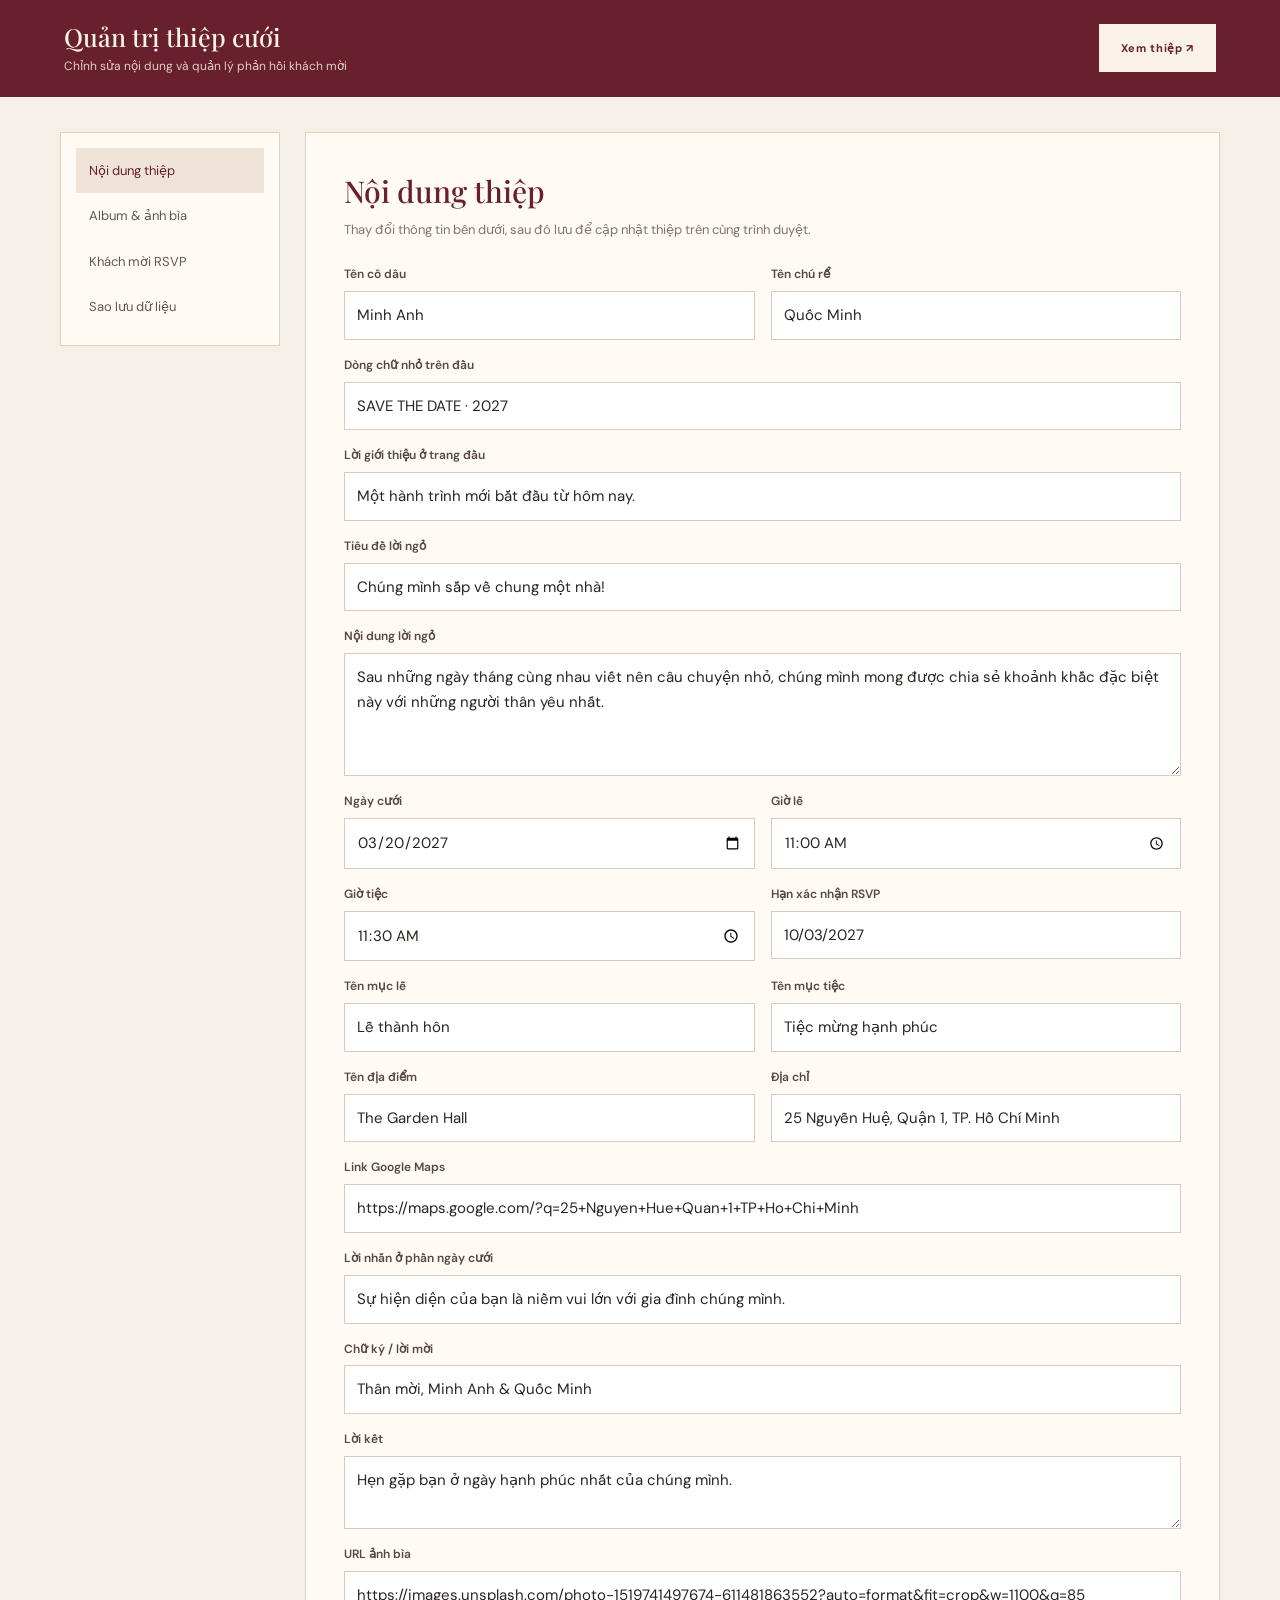
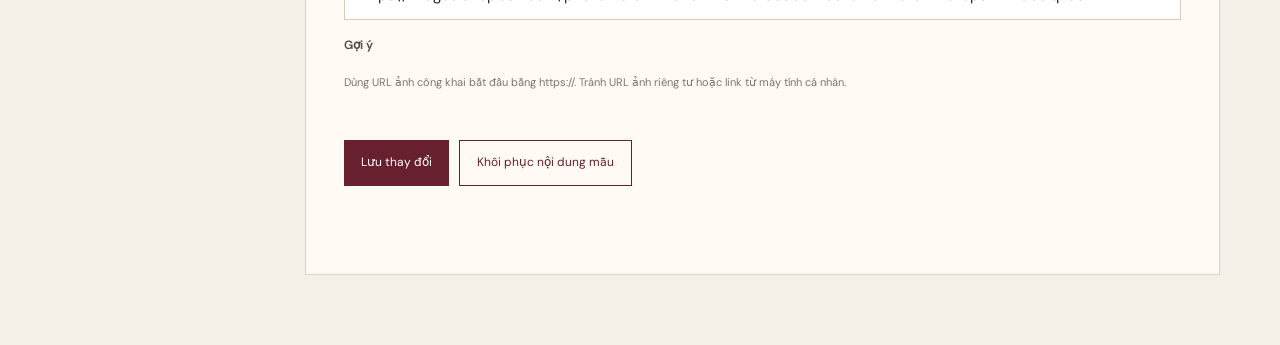
==== admin.html @ 26b30cd2 "master" ====
<!doctype html>
<html lang="vi">
<head>
  <meta charset="utf-8"><meta name="viewport" content="width=device-width, initial-scale=1">
  <meta name="theme-color" content="#651d2b"><title>Quản trị thiệp cưới</title>
  <link rel="preconnect" href="https://fonts.googleapis.com"><link rel="preconnect" href="https://fonts.gstatic.com" crossorigin>
  <link href="https://fonts.googleapis.com/css2?family=DM+Sans:wght@400;500;600;700&family=Playfair+Display:ital,wght@0,500;0,600;0,700;1,500&display=swap" rel="stylesheet">
  <link rel="stylesheet" href="style.css">
</head>
<body class="admin-page">
  <header class="admin-header"><div><h1>Quản trị thiệp cưới</h1><p>Chỉnh sửa nội dung và quản lý phản hồi khách mời</p></div><a class="button" href="index.html" target="_blank" rel="noreferrer">Xem thiệp ↗</a></header>
  <div class="admin-layout">
    <aside class="admin-sidebar" aria-label="Các mục quản trị">
      <button class="admin-tab active" data-panel="content">Nội dung thiệp</button>
      <button class="admin-tab" data-panel="photos">Album & ảnh bìa</button>
      <button class="admin-tab" data-panel="rsvps">Khách mời RSVP</button>
      <button class="admin-tab" data-panel="backup">Sao lưu dữ liệu</button>
    </aside>
    <main class="admin-main">
      <section class="admin-panel active" id="panel-content">
        <h2>Nội dung thiệp</h2><p class="panel-desc">Thay đổi thông tin bên dưới, sau đó lưu để cập nhật thiệp trên cùng trình duyệt.</p>
        <form id="contentForm" class="admin-form">
          <div class="field"><label for="bride">Tên cô dâu</label><input id="bride" name="bride" required maxlength="80"></div>
          <div class="field"><label for="groom">Tên chú rể</label><input id="groom" name="groom" required maxlength="80"></div>
          <div class="field full"><label for="eyebrow">Dòng chữ nhỏ trên đầu</label><input id="eyebrow" name="eyebrow" maxlength="100"></div>
          <div class="field full"><label for="heroMessage">Lời giới thiệu ở trang đầu</label><input id="heroMessage" name="heroMessage" maxlength="200"></div>
          <div class="field full"><label for="introTitle">Tiêu đề lời ngỏ</label><input id="introTitle" name="introTitle" maxlength="180"></div>
          <div class="field full"><label for="introText">Nội dung lời ngỏ</label><textarea id="introText" name="introText" rows="4" maxlength="1000"></textarea></div>
          <div class="field"><label for="date">Ngày cưới</label><input type="date" id="date" name="date" required></div>
          <div class="field"><label for="time">Giờ lễ</label><input type="time" id="time" name="time" required></div>
          <div class="field"><label for="receptionTime">Giờ tiệc</label><input type="time" id="receptionTime" name="receptionTime" required></div>
          <div class="field"><label for="rsvpDeadline">Hạn xác nhận RSVP</label><input id="rsvpDeadline" name="rsvpDeadline" placeholder="10/03/2027" maxlength="30"></div>
          <div class="field"><label for="ceremonyTitle">Tên mục lễ</label><input id="ceremonyTitle" name="ceremonyTitle" maxlength="100"></div>
          <div class="field"><label for="receptionTitle">Tên mục tiệc</label><input id="receptionTitle" name="receptionTitle" maxlength="100"></div>
          <div class="field"><label for="venue">Tên địa điểm</label><input id="venue" name="venue" maxlength="180"></div>
          <div class="field"><label for="address">Địa chỉ</label><input id="address" name="address" maxlength="250"></div>
          <div class="field full"><label for="mapUrl">Link Google Maps</label><input type="url" id="mapUrl" name="mapUrl" placeholder="https://maps.google.com/..."></div>
          <div class="field full"><label for="detailsMessage">Lời nhắn ở phần ngày cưới</label><input id="detailsMessage" name="detailsMessage" maxlength="250"></div>
          <div class="field full"><label for="signature">Chữ ký / lời mời</label><input id="signature" name="signature" maxlength="150"></div>
          <div class="field full"><label for="closingText">Lời kết</label><textarea id="closingText" name="closingText" rows="2" maxlength="300"></textarea></div>
          <div class="field full"><label for="heroImage">URL ảnh bìa</label><input type="url" id="heroImage" name="heroImage" placeholder="https://..."></div>
          <div class="field full"><label for="heroAlt">Gợi ý</label><p class="small">Dùng URL ảnh công khai bắt đầu bằng https://. Tránh URL ảnh riêng tư hoặc link từ máy tính cá nhân.</p></div>
          <div class="field full"><div class="admin-actions"><button class="admin-button" type="submit">Lưu thay đổi</button><button class="admin-button secondary" type="button" id="resetContent">Khôi phục nội dung mẫu</button></div><p id="contentStatus" class="admin-status" role="status"></p></div>
        </form>
      </section>
      <section class="admin-panel" id="panel-photos">
        <h2>Album & ảnh bìa</h2><p class="panel-desc">Dán URL ảnh công khai. Tối đa 8 ảnh trong album.</p>
        <div id="photoFields" class="photo-fields"></div>
        <div class="admin-actions"><button class="admin-button" id="savePhotos">Lưu album</button></div><p id="photoStatus" class="admin-status" role="status"></p>
      </section>
      <section class="admin-panel" id="panel-rsvps">
        <h2>Phản hồi khách mời</h2><p class="panel-desc">Dữ liệu RSVP được lưu trong localStorage của trình duyệt đang mở trang thiệp.</p>
        <div id="rsvpStats" class="notice"></div>
        <div class="admin-actions"><button class="admin-button" id="exportCsv">Xuất CSV</button><button class="admin-button secondary" id="clearRsvps">Xóa RSVP trên trình duyệt này</button></div>
        <div class="table-wrap" id="rsvpTable"></div>
      </section>
      <section class="admin-panel" id="panel-backup">
        <h2>Sao lưu dữ liệu</h2><p class="panel-desc">Xuất dữ liệu thiệp thành JSON để sao lưu hoặc nhập lại sau này.</p>
        <div class="notice"><strong>Lưu ý:</strong> localStorage chỉ dùng trong cùng trình duyệt và cùng domain. Khi triển khai website công khai, dữ liệu RSVP của khách không tự động gửi về máy quản trị. Không dùng bản này để lưu dữ liệu nhạy cảm hoặc làm hệ thống quản trị bảo mật.</div>
        <div class="admin-actions"><button class="admin-button" id="exportJson">Tải bản sao lưu JSON</button><button class="admin-button secondary" id="importJson">Nhập bản sao lưu JSON</button><button class="admin-button secondary" id="resetAll">Khôi phục toàn bộ mẫu</button><input type="file" id="importFile" accept="application/json,.json" hidden></div>
        <p id="backupStatus" class="admin-status" role="status"></p>
      </section>
    </main>
  </div>
  <script src="admin.js"></script>
</body>
</html>
---- style.css ----
:root{--wine:#681f2e;--wine-deep:#42131e;--wine-light:#8d4650;--cream:#f8f2e8;--paper:#fffaf2;--ink:#2b2421;--muted:#81736c;--line:#dfd1c3;--serif:"Playfair Display",Georgia,serif;--sans:"DM Sans",Arial,sans-serif}*{box-sizing:border-box}html{scroll-behavior:smooth;scroll-padding-top:80px}body{margin:0;background:var(--cream);color:var(--ink);font-family:var(--sans);font-size:15px;line-height:1.65}a{color:inherit;text-decoration:none}button,input,textarea,select{font:inherit}.site-header{height:76px;padding:0 6vw;display:flex;align-items:center;justify-content:space-between;background:var(--cream);position:sticky;top:0;z-index:20;border-bottom:1px solid rgba(104,31,46,.1)}.brand,.closing-mark{font-family:var(--serif);font-size:27px;color:var(--wine);letter-spacing:-2px}.brand span,.closing-mark span{font-style:italic;font-size:.75em;color:#b68a75}.desktop-nav{display:flex;gap:30px;font-size:12px;letter-spacing:.04em}.desktop-nav a:hover,.text-link:hover{color:#a15b5b}.menu-toggle{display:none;border:0;background:none;color:var(--wine);font-size:24px}.section-shell{width:min(1120px,88vw);margin:auto}.hero{min-height:650px;display:grid;grid-template-columns:1fr .92fr;align-items:center;gap:7%;padding-top:65px;padding-bottom:85px;position:relative}.hero-copy{padding:35px 0 35px 3%}.eyebrow{font-size:10px;letter-spacing:.22em;font-weight:700;color:var(--wine-light);margin:0 0 18px}.hero h1{font:500 clamp(48px,6vw,82px)/1.03 var(--serif);letter-spacing:-.055em;color:var(--wine);margin:0 0 25px;display:flex;flex-direction:column}.hero h1 i{font-size:.53em;font-weight:500;padding:7px 0 8px 18%;color:#b78d77}.hero-subtitle{color:var(--muted);max-width:340px;margin-bottom:28px}.hero-date{display:flex;gap:13px;align-items:center;font-size:11px;letter-spacing:.04em;margin:30px 0}.date-line{width:28px;height:1px;background:#b68a75}.button{min-height:48px;padding:0 22px;display:inline-flex;align-items:center;justify-content:center;gap:28px;border:0;cursor:pointer;letter-spacing:.06em;font-size:11px;font-weight:700;transition:transform .2s,background .2s}.button:hover{transform:translateY(-2px)}.button-dark{background:var(--wine);color:var(--cream)}.button-cream{background:var(--cream);color:var(--wine);width:100%;margin-top:8px}.hero-image-wrap{position:relative;padding:0 5% 6% 0}.hero-image{height:490px;background:#d7c2b2 url("https://images.unsplash.com/photo-1519741497674-611481863552?auto=format&fit=crop&w=1100&q=85") center/cover no-repeat;filter:saturate(.7)}.hero-image-wrap:after{content:"";position:absolute;z-index:-1;top:5%;right:0;width:92%;height:95%;border:1px solid #bca18e}.image-stamp{position:absolute;right:-12px;bottom:0;background:var(--wine);color:var(--cream);width:100px;height:100px;border-radius:50%;display:grid;place-content:center;text-align:center;font-size:9px;letter-spacing:.15em;line-height:1.8;transform:rotate(10deg)}.image-stamp span{font:italic 24px var(--serif);letter-spacing:0}.hero-vertical{position:absolute;right:-5.5vw;top:42%;writing-mode:vertical-rl;font-size:8px;letter-spacing:.2em;color:#a68b7b}.intro-section{text-align:center;padding:100px 0 115px;max-width:720px}.intro-section .eyebrow{margin-bottom:12px}.ornament{font-size:22px;color:#b78d77;margin:12px}.intro-section h2,.section-heading h2,.closing-section h2{font:500 clamp(30px,4vw,48px)/1.2 var(--serif);color:var(--wine);margin:15px 0 22px}.body-copy{max-width:560px;margin:0 auto;color:#756862;line-height:2}.signature{font:italic 20px var(--serif);color:var(--wine);margin-top:30px}.details-section{background:var(--wine);color:var(--cream);padding:90px 0 100px;position:relative;overflow:hidden}.details-section:before{content:"";position:absolute;inset:18px;border:1px solid rgba(248,242,232,.18);pointer-events:none}.details-inner{position:relative}.details-heading{text-align:center;max-width:560px;margin:auto}.eyebrow-light{color:#d7b5a0}.details-heading h2,.rsvp-card h2{font:500 clamp(38px,5vw,58px)/1.12 var(--serif);margin:0 0 20px}.details-heading h2 em,.rsvp-card h2 em{color:#d8b69e;font-weight:500}.details-heading>p:last-child{color:#e0cfc5}.countdown{display:flex;justify-content:center;gap:clamp(20px,6vw,75px);margin:45px 0 60px}.countdown div{display:flex;flex-direction:column;text-align:center;min-width:55px}.countdown strong{font:500 clamp(30px,4vw,43px) var(--serif);font-variant-numeric:tabular-nums}.countdown span{font-size:10px;color:#dfc5b7;letter-spacing:.13em;margin-top:5px}.event-grid{display:grid;grid-template-columns:1fr 1fr;gap:18px;max-width:830px;margin:auto}.event-card{border:1px solid rgba(248,242,232,.35);padding:32px 35px;position:relative}.event-icon{font:italic 18px var(--serif);color:#d8b69e;display:block;margin-bottom:18px}.event-card .eyebrow{color:#d8b69e;margin-bottom:8px}.event-card h3{font:500 25px var(--serif);margin:0 0 18px}.event-card p{margin:5px 0;color:#e4d5cc;font-size:13px}.event-card .text-link{display:inline-block;border-bottom:1px solid #c69c87;margin-top:18px;padding-bottom:4px;color:#f3d7c6;font-size:11px}.gallery-section{padding:105px 0 115px}.section-heading{text-align:center;margin-bottom:42px}.section-heading h2{margin:0 0 15px}.section-heading>p:last-child{color:var(--muted)}.gallery-grid{display:grid;grid-template-columns:1.15fr .85fr .85fr;grid-template-rows:210px 210px;gap:14px}.gallery-item{position:relative;overflow:hidden;background:#e5d6c9;cursor:pointer;border:0;padding:0;min-height:170px}.gallery-item:first-child{grid-row:span 2}.gallery-item:nth-child(4){grid-column:2 / 4}.gallery-item img{width:100%;height:100%;object-fit:cover;display:block;transition:transform .6s;filter:saturate(.72)}.gallery-item:hover img{transform:scale(1.04)}.gallery-item:after{content:"";position:absolute;inset:0;border:1px solid rgba(255,255,255,.2);pointer-events:none}.rsvp-section{background:var(--wine-deep);padding:95px 6vw;display:flex;justify-content:center;position:relative}.rsvp-section:before{content:"";position:absolute;inset:18px;border:1px solid rgba(248,242,232,.17);pointer-events:none}.rsvp-card{width:min(520px,100%);color:var(--cream);position:relative}.rsvp-card>.eyebrow,.rsvp-card h2{text-align:center}.rsvp-card h2{margin-bottom:16px}.rsvp-intro{text-align:center;color:#d8c4ba;font-size:13px;margin:0 auto 30px;max-width:380px}.rsvp-form{display:flex;flex-direction:column;gap:9px}.rsvp-form>label{font-size:11px;letter-spacing:.04em;margin-top:7px;color:#f0e0d7}.rsvp-form input:not([type=radio]),.rsvp-form textarea,.rsvp-form select{width:100%;background:rgba(255,255,255,.06);border:1px solid rgba(255,255,255,.28);padding:13px 14px;color:#fffaf2;border-radius:0;outline:none}.rsvp-form input::placeholder,.rsvp-form textarea::placeholder{color:#bca7a0}.rsvp-form select option{color:#2b2421}.rsvp-form input:focus,.rsvp-form textarea:focus,.rsvp-form select:focus{border-color:#e4c1aa}.radio-cards{display:grid;grid-template-columns:1fr 1fr;gap:9px}.radio-cards label{cursor:pointer}.radio-cards input{position:absolute;opacity:0}.radio-cards span{display:flex;align-items:center;justify-content:center;min-height:48px;border:1px solid rgba(255,255,255,.28);font-size:11px;padding:8px;text-align:center}.radio-cards input:checked+span{background:var(--cream);color:var(--wine)}.form-feedback{min-height:20px;text-align:center;font-size:12px;color:#e6c7b4}.closing-section{text-align:center;padding:100px 0 95px;max-width:700px}.closing-mark{font-size:46px;margin-bottom:20px}.closing-section h2{font-size:clamp(28px,4vw,42px)}.closing-section .eyebrow{font-size:9px}.site-footer{border-top:1px solid var(--line);padding:22px 6vw;display:flex;justify-content:center;align-items:center;gap:5px;font-size:10px;color:var(--muted)}.site-footer a{margin-left:15px;text-decoration:underline}.menu-toggle{cursor:pointer}
.admin-page{background:#f4efe7;min-height:100vh}.admin-header{background:var(--wine);color:var(--cream);padding:20px max(5vw,20px);display:flex;align-items:center;justify-content:space-between;gap:20px}.admin-header h1{font:500 25px var(--serif);margin:0}.admin-header p{font-size:12px;margin:4px 0 0;color:#e2cfc5}.admin-header .button{background:var(--cream);color:var(--wine)}.admin-layout{width:min(1160px,92vw);margin:35px auto 70px;display:grid;grid-template-columns:220px 1fr;gap:25px;align-items:start}.admin-sidebar{background:#fffaf4;padding:15px;position:sticky;top:20px;border:1px solid var(--line)}.admin-tab{display:block;width:100%;text-align:left;border:0;background:transparent;padding:12px 13px;cursor:pointer;color:#655750;font-size:13px}.admin-tab.active,.admin-tab:hover{background:#f0e4d9;color:var(--wine)}.admin-main{min-width:0}.admin-panel{display:none;background:#fffaf4;border:1px solid var(--line);padding:clamp(20px,4vw,38px)}.admin-panel.active{display:block}.admin-panel h2{font:500 30px var(--serif);color:var(--wine);margin:0 0 8px}.panel-desc{color:var(--muted);font-size:13px;margin:0 0 25px}.admin-form{display:grid;grid-template-columns:1fr 1fr;gap:16px}.field{display:flex;flex-direction:column;gap:6px}.field.full{grid-column:1/-1}.field label{font-size:12px;font-weight:600;color:#554741}.field input,.field textarea,.field select{border:1px solid #d9cabe;background:white;padding:11px 12px;width:100%;min-width:0;color:var(--ink);border-radius:0}.field input:focus,.field textarea:focus{outline:1px solid var(--wine)}.admin-actions{display:flex;gap:10px;flex-wrap:wrap;margin-top:22px}.admin-button{background:var(--wine);color:white;border:0;padding:12px 17px;font-size:12px;cursor:pointer}.admin-button.secondary{background:transparent;color:var(--wine);border:1px solid var(--wine)}.notice{background:#f3e8dc;padding:12px 14px;font-size:12px;color:#6c4a3c;margin:15px 0;line-height:1.6}.admin-status{font-size:12px;color:#39714d;min-height:20px;margin-top:12px}.table-wrap{overflow-x:auto}.rsvp-table{border-collapse:collapse;width:100%;font-size:12px;margin-top:15px}.rsvp-table th,.rsvp-table td{padding:11px 10px;border-bottom:1px solid var(--line);text-align:left;white-space:nowrap}.rsvp-table th{color:var(--wine);background:#f5ece3}.rsvp-table td:last-child{white-space:normal}.empty-state{padding:30px;text-align:center;color:var(--muted);font-size:13px}.photo-fields{display:grid;grid-template-columns:1fr 1fr;gap:14px}.photo-row{border:1px solid var(--line);padding:13px;min-width:0}.photo-row label{font-size:11px;display:block;margin-bottom:6px}.photo-row input{width:100%;padding:9px;border:1px solid var(--line);margin-bottom:8px}.photo-row img{width:100%;height:110px;object-fit:cover;background:#eee;display:block}.danger{color:#8a2936}.small{font-size:11px;color:var(--muted)}
@media(max-width:760px){.site-header{height:64px;padding:0 6vw}.menu-toggle{display:block}.desktop-nav{display:none;position:absolute;top:64px;left:0;right:0;background:var(--cream);padding:18px 6vw 24px;flex-direction:column;gap:16px;border-bottom:1px solid var(--line)}.desktop-nav.open{display:flex}.hero{grid-template-columns:1fr;gap:28px;padding-top:48px;padding-bottom:70px;width:86vw}.hero-copy{padding:0}.hero h1{font-size:clamp(54px,14vw,78px)}.hero-image-wrap{width:90%;margin:0 auto}.hero-image{height:370px}.hero-vertical{display:none}.hero-date{flex-wrap:wrap}.intro-section{padding:75px 0 85px}.details-section{padding:75px 0}.event-grid{grid-template-columns:1fr;max-width:470px}.event-card{padding:25px}.countdown{gap:clamp(15px,5vw,35px);margin:35px 0 45px}.countdown div{min-width:42px}.gallery-section{padding:75px 0}.gallery-grid{grid-template-columns:1fr 1fr;grid-template-rows:230px 160px 160px}.gallery-item:first-child{grid-row:span 2}.gallery-item:nth-child(4){grid-column:auto}.gallery-item:nth-child(5){grid-column:1/-1}.rsvp-section{padding:75px 7vw}.closing-section{padding:75px 0}.admin-header{align-items:flex-start;flex-direction:column}.admin-layout{grid-template-columns:1fr;margin-top:20px}.admin-sidebar{position:static;display:flex;overflow-x:auto;padding:7px;gap:4px}.admin-tab{white-space:nowrap;width:auto}.admin-form{grid-template-columns:1fr}.field.full{grid-column:auto}.photo-fields{grid-template-columns:1fr 1fr}.site-footer{flex-wrap:wrap;text-align:center}}@media(max-width:400px){.hero-image{height:310px}.gallery-grid{grid-template-rows:190px 130px 130px}.countdown{gap:12px}.countdown strong{font-size:28px}.countdown span{font-size:9px}.radio-cards{grid-template-columns:1fr}.photo-fields{grid-template-columns:1fr}}
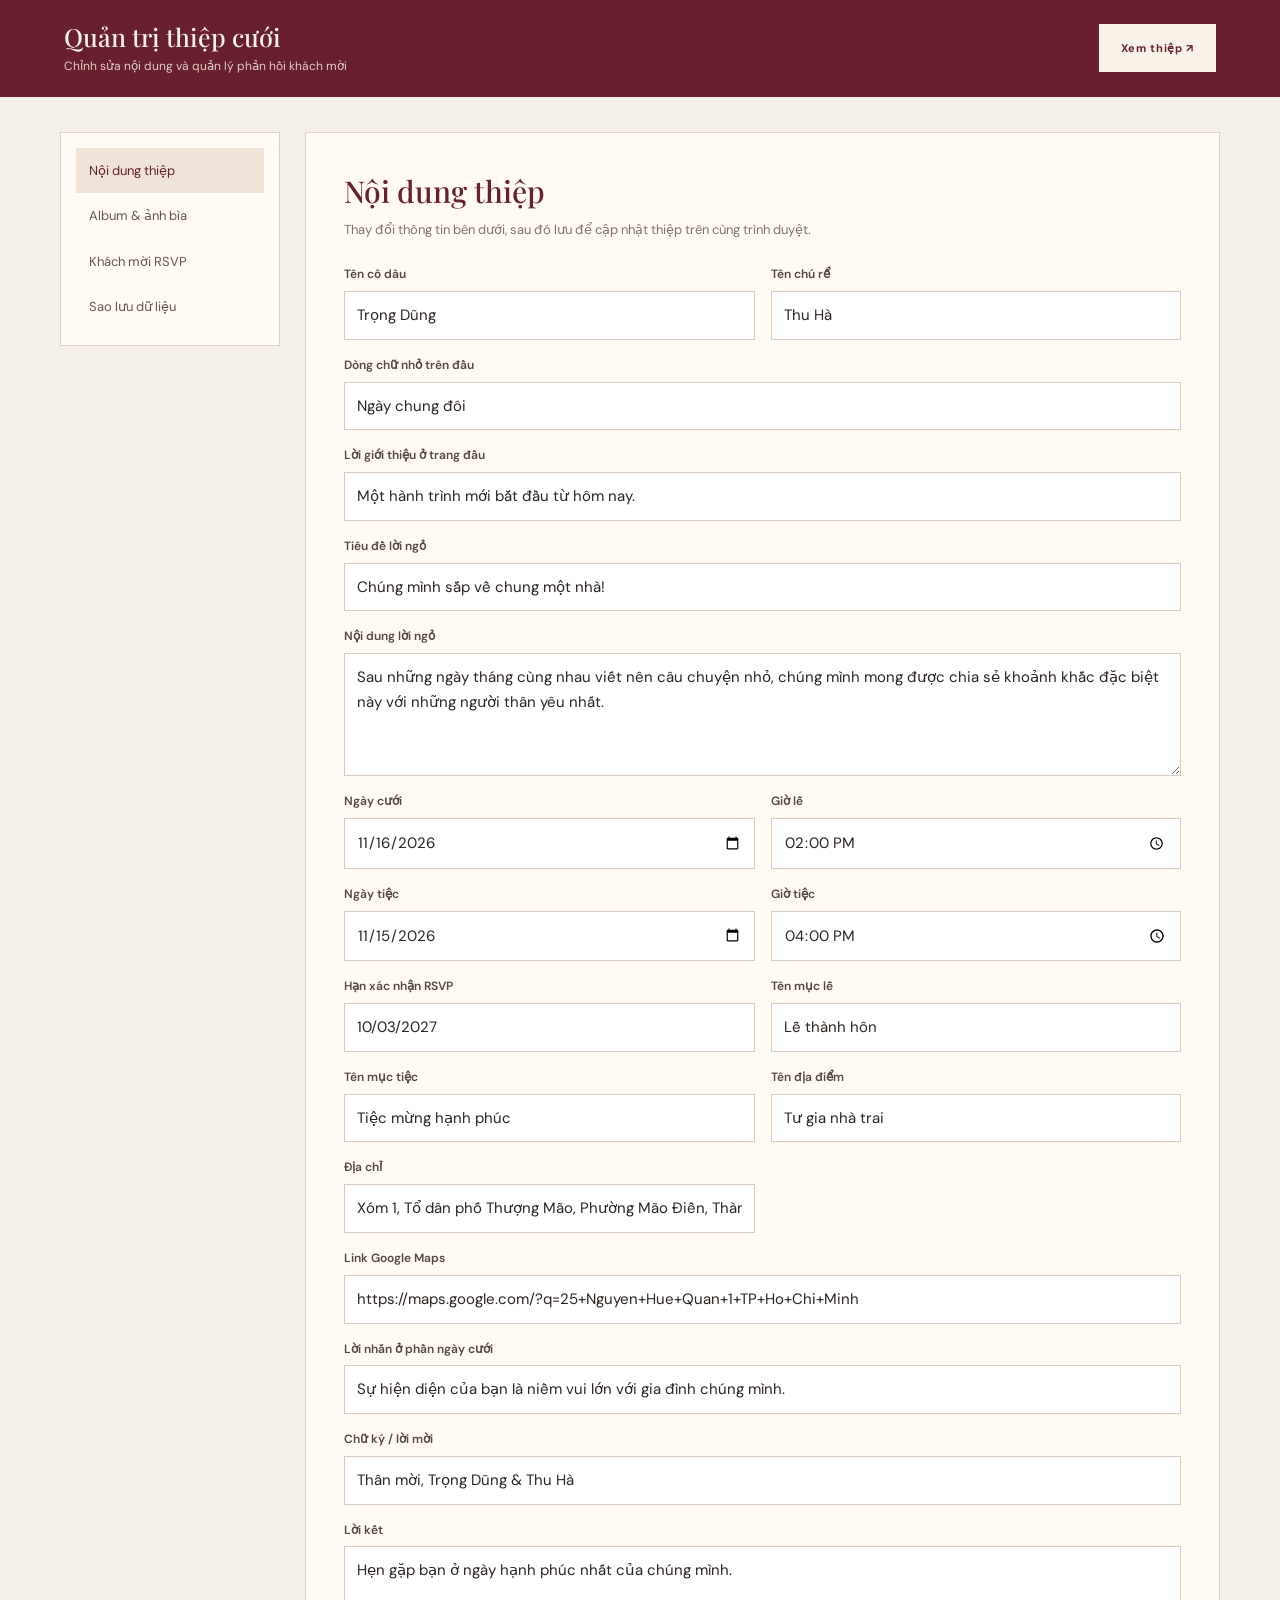
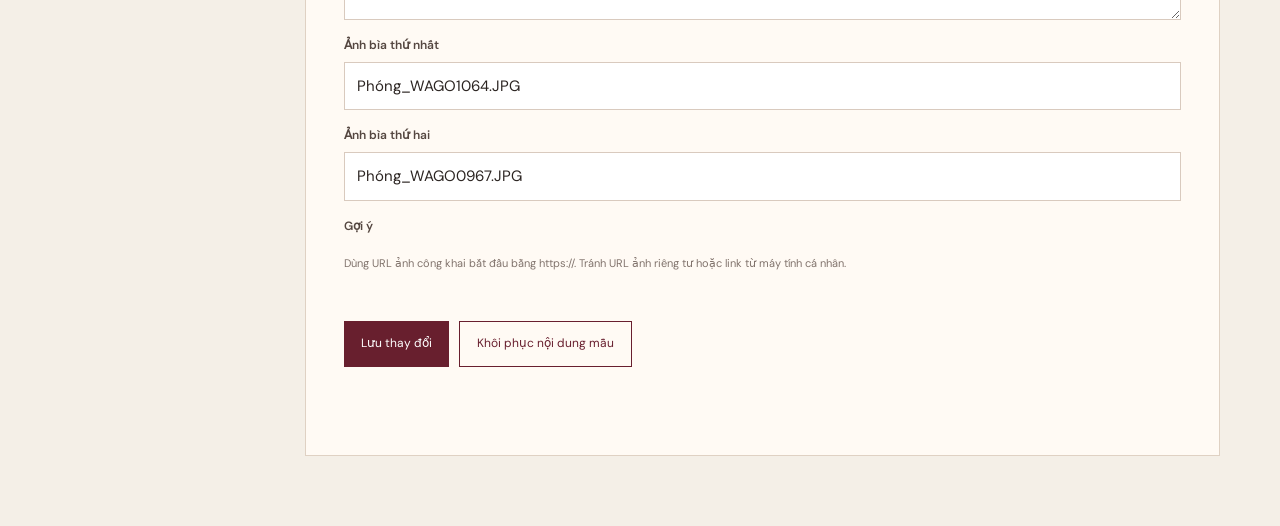
==== commit ee8df49d: "Update ..." ====
--- a/admin.html
+++ b/admin.html
@@ -5,7 +5,7 @@
   <meta name="theme-color" content="#651d2b"><title>Quản trị thiệp cưới</title>
   <link rel="preconnect" href="https://fonts.googleapis.com"><link rel="preconnect" href="https://fonts.gstatic.com" crossorigin>
   <link href="https://fonts.googleapis.com/css2?family=DM+Sans:wght@400;500;600;700&family=Playfair+Display:ital,wght@0,500;0,600;0,700;1,500&display=swap" rel="stylesheet">
-  <link rel="stylesheet" href="style.css">
+  <link rel="stylesheet" href="style.css?v=20261023-3">
 </head>
 <body class="admin-page">
   <header class="admin-header"><div><h1>Quản trị thiệp cưới</h1><p>Chỉnh sửa nội dung và quản lý phản hồi khách mời</p></div><a class="button" href="index.html" target="_blank" rel="noreferrer">Xem thiệp ↗</a></header>
@@ -28,6 +28,7 @@
           <div class="field full"><label for="introText">Nội dung lời ngỏ</label><textarea id="introText" name="introText" rows="4" maxlength="1000"></textarea></div>
           <div class="field"><label for="date">Ngày cưới</label><input type="date" id="date" name="date" required></div>
           <div class="field"><label for="time">Giờ lễ</label><input type="time" id="time" name="time" required></div>
+          <div class="field"><label for="receptionDate">Ngày tiệc</label><input type="date" id="receptionDate" name="receptionDate" required></div>
           <div class="field"><label for="receptionTime">Giờ tiệc</label><input type="time" id="receptionTime" name="receptionTime" required></div>
           <div class="field"><label for="rsvpDeadline">Hạn xác nhận RSVP</label><input id="rsvpDeadline" name="rsvpDeadline" placeholder="10/03/2027" maxlength="30"></div>
           <div class="field"><label for="ceremonyTitle">Tên mục lễ</label><input id="ceremonyTitle" name="ceremonyTitle" maxlength="100"></div>
@@ -38,13 +39,14 @@
           <div class="field full"><label for="detailsMessage">Lời nhắn ở phần ngày cưới</label><input id="detailsMessage" name="detailsMessage" maxlength="250"></div>
           <div class="field full"><label for="signature">Chữ ký / lời mời</label><input id="signature" name="signature" maxlength="150"></div>
           <div class="field full"><label for="closingText">Lời kết</label><textarea id="closingText" name="closingText" rows="2" maxlength="300"></textarea></div>
-          <div class="field full"><label for="heroImage">URL ảnh bìa</label><input type="url" id="heroImage" name="heroImage" placeholder="https://..."></div>
+          <div class="field full"><label for="heroImage">&#7842;nh b&#236;a th&#7913; nh&#7845;t</label><input type="text" id="heroImage" name="heroImage" placeholder="T&#234;n t&#7879;p ho&#7863;c URL &#7843;nh"></div>
+          <div class="field full"><label for="heroImage2">&#7842;nh b&#236;a th&#7913; hai</label><input type="text" id="heroImage2" name="heroImage2" placeholder="T&#234;n t&#7879;p ho&#7863;c URL &#7843;nh"></div>
           <div class="field full"><label for="heroAlt">Gợi ý</label><p class="small">Dùng URL ảnh công khai bắt đầu bằng https://. Tránh URL ảnh riêng tư hoặc link từ máy tính cá nhân.</p></div>
           <div class="field full"><div class="admin-actions"><button class="admin-button" type="submit">Lưu thay đổi</button><button class="admin-button secondary" type="button" id="resetContent">Khôi phục nội dung mẫu</button></div><p id="contentStatus" class="admin-status" role="status"></p></div>
         </form>
       </section>
       <section class="admin-panel" id="panel-photos">
-        <h2>Album & ảnh bìa</h2><p class="panel-desc">Dán URL ảnh công khai. Tối đa 8 ảnh trong album.</p>
+        <h2>Album & ảnh bìa</h2><p class="panel-desc">Dán URL ảnh công khai. Tối đa 13 ảnh trong album.</p>
         <div id="photoFields" class="photo-fields"></div>
         <div class="admin-actions"><button class="admin-button" id="savePhotos">Lưu album</button></div><p id="photoStatus" class="admin-status" role="status"></p>
       </section>
@@ -62,6 +64,6 @@
       </section>
     </main>
   </div>
-  <script src="admin.js"></script>
+  <script src="admin.js?v=20261023-5"></script>
 </body>
 </html>
--- a/style.css
+++ b/style.css
@@ -1,3 +1,57 @@
  :root{--wine:#681f2e;--wine-deep:#42131e;--wine-light:#8d4650;--cream:#f8f2e8;--paper:#fffaf2;--ink:#2b2421;--muted:#81736c;--line:#dfd1c3;--serif:"Playfair Display",Georgia,serif;--sans:"DM Sans",Arial,sans-serif}*{box-sizing:border-box}html{scroll-behavior:smooth;scroll-padding-top:80px}body{margin:0;background:var(--cream);color:var(--ink);font-family:var(--sans);font-size:15px;line-height:1.65}a{color:inherit;text-decoration:none}button,input,textarea,select{font:inherit}.site-header{height:76px;padding:0 6vw;display:flex;align-items:center;justify-content:space-between;background:var(--cream);position:sticky;top:0;z-index:20;border-bottom:1px solid rgba(104,31,46,.1)}.brand,.closing-mark{font-family:var(--serif);font-size:27px;color:var(--wine);letter-spacing:-2px}.brand span,.closing-mark span{font-style:italic;font-size:.75em;color:#b68a75}.desktop-nav{display:flex;gap:30px;font-size:12px;letter-spacing:.04em}.desktop-nav a:hover,.text-link:hover{color:#a15b5b}.menu-toggle{display:none;border:0;background:none;color:var(--wine);font-size:24px}.section-shell{width:min(1120px,88vw);margin:auto}.hero{min-height:650px;display:grid;grid-template-columns:1fr .92fr;align-items:center;gap:7%;padding-top:65px;padding-bottom:85px;position:relative}.hero-copy{padding:35px 0 35px 3%}.eyebrow{font-size:10px;letter-spacing:.22em;font-weight:700;color:var(--wine-light);margin:0 0 18px}.hero h1{font:500 clamp(48px,6vw,82px)/1.03 var(--serif);letter-spacing:-.055em;color:var(--wine);margin:0 0 25px;display:flex;flex-direction:column}.hero h1 i{font-size:.53em;font-weight:500;padding:7px 0 8px 18%;color:#b78d77}.hero-subtitle{color:var(--muted);max-width:340px;margin-bottom:28px}.hero-date{display:flex;gap:13px;align-items:center;font-size:11px;letter-spacing:.04em;margin:30px 0}.date-line{width:28px;height:1px;background:#b68a75}.button{min-height:48px;padding:0 22px;display:inline-flex;align-items:center;justify-content:center;gap:28px;border:0;cursor:pointer;letter-spacing:.06em;font-size:11px;font-weight:700;transition:transform .2s,background .2s}.button:hover{transform:translateY(-2px)}.button-dark{background:var(--wine);color:var(--cream)}.button-cream{background:var(--cream);color:var(--wine);width:100%;margin-top:8px}.hero-image-wrap{position:relative;padding:0 5% 6% 0}.hero-image{height:490px;background:#d7c2b2 url("https://images.unsplash.com/photo-1519741497674-611481863552?auto=format&fit=crop&w=1100&q=85") center/cover no-repeat;filter:saturate(.7)}.hero-image-wrap:after{content:"";position:absolute;z-index:-1;top:5%;right:0;width:92%;height:95%;border:1px solid #bca18e}.image-stamp{position:absolute;right:-12px;bottom:0;background:var(--wine);color:var(--cream);width:100px;height:100px;border-radius:50%;display:grid;place-content:center;text-align:center;font-size:9px;letter-spacing:.15em;line-height:1.8;transform:rotate(10deg)}.image-stamp span{font:italic 24px var(--serif);letter-spacing:0}.hero-vertical{position:absolute;right:-5.5vw;top:42%;writing-mode:vertical-rl;font-size:8px;letter-spacing:.2em;color:#a68b7b}.intro-section{text-align:center;padding:100px 0 115px;max-width:720px}.intro-section .eyebrow{margin-bottom:12px}.ornament{font-size:22px;color:#b78d77;margin:12px}.intro-section h2,.section-heading h2,.closing-section h2{font:500 clamp(30px,4vw,48px)/1.2 var(--serif);color:var(--wine);margin:15px 0 22px}.body-copy{max-width:560px;margin:0 auto;color:#756862;line-height:2}.signature{font:italic 20px var(--serif);color:var(--wine);margin-top:30px}.details-section{background:var(--wine);color:var(--cream);padding:90px 0 100px;position:relative;overflow:hidden}.details-section:before{content:"";position:absolute;inset:18px;border:1px solid rgba(248,242,232,.18);pointer-events:none}.details-inner{position:relative}.details-heading{text-align:center;max-width:560px;margin:auto}.eyebrow-light{color:#d7b5a0}.details-heading h2,.rsvp-card h2{font:500 clamp(38px,5vw,58px)/1.12 var(--serif);margin:0 0 20px}.details-heading h2 em,.rsvp-card h2 em{color:#d8b69e;font-weight:500}.details-heading>p:last-child{color:#e0cfc5}.countdown{display:flex;justify-content:center;gap:clamp(20px,6vw,75px);margin:45px 0 60px}.countdown div{display:flex;flex-direction:column;text-align:center;min-width:55px}.countdown strong{font:500 clamp(30px,4vw,43px) var(--serif);font-variant-numeric:tabular-nums}.countdown span{font-size:10px;color:#dfc5b7;letter-spacing:.13em;margin-top:5px}.event-grid{display:grid;grid-template-columns:1fr 1fr;gap:18px;max-width:830px;margin:auto}.event-card{border:1px solid rgba(248,242,232,.35);padding:32px 35px;position:relative}.event-icon{font:italic 18px var(--serif);color:#d8b69e;display:block;margin-bottom:18px}.event-card .eyebrow{color:#d8b69e;margin-bottom:8px}.event-card h3{font:500 25px var(--serif);margin:0 0 18px}.event-card p{margin:5px 0;color:#e4d5cc;font-size:13px}.event-card .text-link{display:inline-block;border-bottom:1px solid #c69c87;margin-top:18px;padding-bottom:4px;color:#f3d7c6;font-size:11px}.gallery-section{padding:105px 0 115px}.section-heading{text-align:center;margin-bottom:42px}.section-heading h2{margin:0 0 15px}.section-heading>p:last-child{color:var(--muted)}.gallery-grid{display:grid;grid-template-columns:1.15fr .85fr .85fr;grid-template-rows:210px 210px;gap:14px}.gallery-item{position:relative;overflow:hidden;background:#e5d6c9;cursor:pointer;border:0;padding:0;min-height:170px}.gallery-item:first-child{grid-row:span 2}.gallery-item:nth-child(4){grid-column:2 / 4}.gallery-item img{width:100%;height:100%;object-fit:cover;display:block;transition:transform .6s;filter:saturate(.72)}.gallery-item:hover img{transform:scale(1.04)}.gallery-item:after{content:"";position:absolute;inset:0;border:1px solid rgba(255,255,255,.2);pointer-events:none}.rsvp-section{background:var(--wine-deep);padding:95px 6vw;display:flex;justify-content:center;position:relative}.rsvp-section:before{content:"";position:absolute;inset:18px;border:1px solid rgba(248,242,232,.17);pointer-events:none}.rsvp-card{width:min(520px,100%);color:var(--cream);position:relative}.rsvp-card>.eyebrow,.rsvp-card h2{text-align:center}.rsvp-card h2{margin-bottom:16px}.rsvp-intro{text-align:center;color:#d8c4ba;font-size:13px;margin:0 auto 30px;max-width:380px}.rsvp-form{display:flex;flex-direction:column;gap:9px}.rsvp-form>label{font-size:11px;letter-spacing:.04em;margin-top:7px;color:#f0e0d7}.rsvp-form input:not([type=radio]),.rsvp-form textarea,.rsvp-form select{width:100%;background:rgba(255,255,255,.06);border:1px solid rgba(255,255,255,.28);padding:13px 14px;color:#fffaf2;border-radius:0;outline:none}.rsvp-form input::placeholder,.rsvp-form textarea::placeholder{color:#bca7a0}.rsvp-form select option{color:#2b2421}.rsvp-form input:focus,.rsvp-form textarea:focus,.rsvp-form select:focus{border-color:#e4c1aa}.radio-cards{display:grid;grid-template-columns:1fr 1fr;gap:9px}.radio-cards label{cursor:pointer}.radio-cards input{position:absolute;opacity:0}.radio-cards span{display:flex;align-items:center;justify-content:center;min-height:48px;border:1px solid rgba(255,255,255,.28);font-size:11px;padding:8px;text-align:center}.radio-cards input:checked+span{background:var(--cream);color:var(--wine)}.form-feedback{min-height:20px;text-align:center;font-size:12px;color:#e6c7b4}.closing-section{text-align:center;padding:100px 0 95px;max-width:700px}.closing-mark{font-size:46px;margin-bottom:20px}.closing-section h2{font-size:clamp(28px,4vw,42px)}.closing-section .eyebrow{font-size:9px}.site-footer{border-top:1px solid var(--line);padding:22px 6vw;display:flex;justify-content:center;align-items:center;gap:5px;font-size:10px;color:var(--muted)}.site-footer a{margin-left:15px;text-decoration:underline}.menu-toggle{cursor:pointer}
 .admin-page{background:#f4efe7;min-height:100vh}.admin-header{background:var(--wine);color:var(--cream);padding:20px max(5vw,20px);display:flex;align-items:center;justify-content:space-between;gap:20px}.admin-header h1{font:500 25px var(--serif);margin:0}.admin-header p{font-size:12px;margin:4px 0 0;color:#e2cfc5}.admin-header .button{background:var(--cream);color:var(--wine)}.admin-layout{width:min(1160px,92vw);margin:35px auto 70px;display:grid;grid-template-columns:220px 1fr;gap:25px;align-items:start}.admin-sidebar{background:#fffaf4;padding:15px;position:sticky;top:20px;border:1px solid var(--line)}.admin-tab{display:block;width:100%;text-align:left;border:0;background:transparent;padding:12px 13px;cursor:pointer;color:#655750;font-size:13px}.admin-tab.active,.admin-tab:hover{background:#f0e4d9;color:var(--wine)}.admin-main{min-width:0}.admin-panel{display:none;background:#fffaf4;border:1px solid var(--line);padding:clamp(20px,4vw,38px)}.admin-panel.active{display:block}.admin-panel h2{font:500 30px var(--serif);color:var(--wine);margin:0 0 8px}.panel-desc{color:var(--muted);font-size:13px;margin:0 0 25px}.admin-form{display:grid;grid-template-columns:1fr 1fr;gap:16px}.field{display:flex;flex-direction:column;gap:6px}.field.full{grid-column:1/-1}.field label{font-size:12px;font-weight:600;color:#554741}.field input,.field textarea,.field select{border:1px solid #d9cabe;background:white;padding:11px 12px;width:100%;min-width:0;color:var(--ink);border-radius:0}.field input:focus,.field textarea:focus{outline:1px solid var(--wine)}.admin-actions{display:flex;gap:10px;flex-wrap:wrap;margin-top:22px}.admin-button{background:var(--wine);color:white;border:0;padding:12px 17px;font-size:12px;cursor:pointer}.admin-button.secondary{background:transparent;color:var(--wine);border:1px solid var(--wine)}.notice{background:#f3e8dc;padding:12px 14px;font-size:12px;color:#6c4a3c;margin:15px 0;line-height:1.6}.admin-status{font-size:12px;color:#39714d;min-height:20px;margin-top:12px}.table-wrap{overflow-x:auto}.rsvp-table{border-collapse:collapse;width:100%;font-size:12px;margin-top:15px}.rsvp-table th,.rsvp-table td{padding:11px 10px;border-bottom:1px solid var(--line);text-align:left;white-space:nowrap}.rsvp-table th{color:var(--wine);background:#f5ece3}.rsvp-table td:last-child{white-space:normal}.empty-state{padding:30px;text-align:center;color:var(--muted);font-size:13px}.photo-fields{display:grid;grid-template-columns:1fr 1fr;gap:14px}.photo-row{border:1px solid var(--line);padding:13px;min-width:0}.photo-row label{font-size:11px;display:block;margin-bottom:6px}.photo-row input{width:100%;padding:9px;border:1px solid var(--line);margin-bottom:8px}.photo-row img{width:100%;height:110px;object-fit:cover;background:#eee;display:block}.danger{color:#8a2936}.small{font-size:11px;color:var(--muted)}
 @media(max-width:760px){.site-header{height:64px;padding:0 6vw}.menu-toggle{display:block}.desktop-nav{display:none;position:absolute;top:64px;left:0;right:0;background:var(--cream);padding:18px 6vw 24px;flex-direction:column;gap:16px;border-bottom:1px solid var(--line)}.desktop-nav.open{display:flex}.hero{grid-template-columns:1fr;gap:28px;padding-top:48px;padding-bottom:70px;width:86vw}.hero-copy{padding:0}.hero h1{font-size:clamp(54px,14vw,78px)}.hero-image-wrap{width:90%;margin:0 auto}.hero-image{height:370px}.hero-vertical{display:none}.hero-date{flex-wrap:wrap}.intro-section{padding:75px 0 85px}.details-section{padding:75px 0}.event-grid{grid-template-columns:1fr;max-width:470px}.event-card{padding:25px}.countdown{gap:clamp(15px,5vw,35px);margin:35px 0 45px}.countdown div{min-width:42px}.gallery-section{padding:75px 0}.gallery-grid{grid-template-columns:1fr 1fr;grid-template-rows:230px 160px 160px}.gallery-item:first-child{grid-row:span 2}.gallery-item:nth-child(4){grid-column:auto}.gallery-item:nth-child(5){grid-column:1/-1}.rsvp-section{padding:75px 7vw}.closing-section{padding:75px 0}.admin-header{align-items:flex-start;flex-direction:column}.admin-layout{grid-template-columns:1fr;margin-top:20px}.admin-sidebar{position:static;display:flex;overflow-x:auto;padding:7px;gap:4px}.admin-tab{white-space:nowrap;width:auto}.admin-form{grid-template-columns:1fr}.field.full{grid-column:auto}.photo-fields{grid-template-columns:1fr 1fr}.site-footer{flex-wrap:wrap;text-align:center}}@media(max-width:400px){.hero-image{height:310px}.gallery-grid{grid-template-rows:190px 130px 130px}.countdown{gap:12px}.countdown strong{font-size:28px}.countdown span{font-size:9px}.radio-cards{grid-template-columns:1fr}.photo-fields{grid-template-columns:1fr}}
+.hero-image{position:relative;overflow:hidden;filter:none}.hero-slide{display:block;width:100%;height:100%;object-fit:cover;filter:saturate(.7);opacity:1;transition:opacity .45s ease}.hero-slide.is-changing{opacity:0}.hero-controls{position:absolute;z-index:2;left:12px;bottom:12px;display:flex;align-items:center;gap:8px;padding:5px 8px;background:rgba(66,19,30,.78);color:#fffaf2;font-size:11px}.hero-controls button{width:30px;height:30px;border:1px solid rgba(255,250,242,.55);background:transparent;color:inherit;font-size:23px;line-height:1;cursor:pointer}.hero-controls button:focus-visible{outline:2px solid #fffaf2;outline-offset:2px}@media(prefers-reduced-motion:reduce){.hero-slide{transition:none}}
+
+
+.gallery-carousel{position:relative;width:100%;height:min(68vw,640px);min-height:360px;overflow:hidden;background:#e5d6c9;touch-action:pan-y pinch-zoom;user-select:none;isolation:isolate}
+.gallery-track{display:flex;width:100%;height:100%;will-change:transform;transition:transform .62s cubic-bezier(.22,.68,0,1);cursor:grab}
+.gallery-track.is-dragging{cursor:grabbing}
+.gallery-slide{position:relative;flex:0 0 100%;width:100%;height:100%;overflow:hidden;border:0;padding:0;background:#f8f2e8;cursor:zoom-in}
+.gallery-slide img{display:block;width:100%;height:100%;object-fit:contain;filter:saturate(.9);pointer-events:none;-webkit-user-drag:none}
+.gallery-arrow{position:absolute;z-index:2;top:50%;display:grid;place-items:center;width:46px;height:46px;border:1px solid rgba(255,250,242,.78);border-radius:50%;background:rgba(66,19,30,.55);color:#fffaf2;font:32px/1 Georgia,serif;transform:translateY(-50%);cursor:pointer;transition:background .2s,transform .2s}
+.gallery-arrow:hover{background:rgba(66,19,30,.86);transform:translateY(-50%) scale(1.06)}
+.gallery-previous{left:18px}.gallery-next{right:18px}
+.gallery-count{position:absolute;z-index:2;right:18px;bottom:18px;padding:5px 10px;background:rgba(66,19,30,.72);color:#fffaf2;font-size:11px;letter-spacing:.08em;font-variant-numeric:tabular-nums}
+.gallery-dots{position:absolute;z-index:2;left:50%;bottom:22px;display:flex;align-items:center;gap:7px;transform:translateX(-50%)}
+.gallery-dot{width:7px;height:7px;padding:0;border:0;border-radius:50%;background:rgba(255,250,242,.56);cursor:pointer;transition:width .25s,background .25s}
+.gallery-dot.active{width:20px;border-radius:8px;background:#fffaf2}
+.gallery-arrow:focus-visible,.gallery-dot:focus-visible,.gallery-slide:focus-visible{outline:2px solid #fffaf2;outline-offset:-4px}
+@media(max-width:760px){.gallery-carousel{height:min(72vh,650px);min-height:390px}.gallery-arrow{width:40px;height:40px}.gallery-previous{left:10px}.gallery-next{right:10px}.gallery-count{right:12px;bottom:14px}.gallery-dots{bottom:20px;gap:6px}}
+@media(prefers-reduced-motion:reduce){.gallery-track,.gallery-arrow,.gallery-dot{transition:none}}
+
+
+.gallery-grid{grid-template-columns:repeat(4,minmax(0,1fr));grid-template-rows:none;grid-auto-rows:clamp(145px,18vw,225px);grid-auto-flow:dense;gap:12px}
+.gallery-item{min-height:0;border-radius:2px}
+.gallery-item:first-child{grid-column:span 2;grid-row:span 2}
+.gallery-item:nth-child(7n+3){grid-row:span 2}
+.gallery-item:nth-child(7n+5){grid-column:span 2}
+.gallery-item img{object-fit:cover}
+.gallery-lightbox{position:fixed;inset:0;z-index:100;background:rgba(20,10,12,.96);display:grid;place-items:center;padding:22px;overscroll-behavior:contain}
+.gallery-viewer{position:relative;width:min(1180px,100%);height:min(92dvh,900px);display:grid;grid-template-rows:minmax(0,1fr) 82px;gap:16px}
+.gallery-viewer-image-area{position:relative;min-height:0;overflow:hidden;touch-action:pan-y pinch-zoom;display:grid;place-items:center;background:#140c0e}
+.gallery-viewer-image{width:100%;height:100%;object-fit:contain;transition:opacity .22s ease;user-select:none;-webkit-user-drag:none}
+.gallery-viewer-image.is-changing{opacity:.25}
+.gallery-viewer-count{position:absolute;top:16px;left:16px;padding:6px 11px;background:rgba(0,0,0,.45);color:#fff;font-size:12px;font-variant-numeric:tabular-nums}
+.gallery-viewer-arrow,.gallery-viewer-close{position:absolute;z-index:2;border:1px solid rgba(255,255,255,.55);background:rgba(35,18,22,.55);color:#fff;cursor:pointer;display:grid;place-items:center;transition:background .2s,transform .2s}
+.gallery-viewer-arrow:hover,.gallery-viewer-close:hover{background:rgba(104,31,46,.9)}
+.gallery-viewer-arrow{top:50%;width:48px;height:48px;border-radius:50%;font:32px/1 Georgia,serif;transform:translateY(-50%)}
+.gallery-viewer-arrow:hover{transform:translateY(-50%) scale(1.06)}
+.gallery-viewer-previous{left:16px}.gallery-viewer-next{right:16px}
+.gallery-viewer-close{top:12px;right:12px;width:42px;height:42px;border-radius:50%;font-size:28px;line-height:1}
+.gallery-thumbnails{display:flex;justify-content:center;gap:8px;overflow-x:auto;overflow-y:hidden;padding:4px 2px 8px;scrollbar-width:thin;scrollbar-color:#b68a75 transparent}
+.gallery-thumbnail{flex:0 0 76px;height:68px;padding:2px;border:1px solid rgba(255,255,255,.26);background:transparent;opacity:.58;cursor:pointer;transition:opacity .2s,border-color .2s,transform .2s}
+.gallery-thumbnail img{display:block;width:100%;height:100%;object-fit:cover}
+.gallery-thumbnail:hover{opacity:.9;transform:translateY(-2px)}
+.gallery-thumbnail.active{opacity:1;border:2px solid #e4c1aa}
+.gallery-viewer-arrow:focus-visible,.gallery-viewer-close:focus-visible,.gallery-thumbnail:focus-visible{outline:2px solid #fff;outline-offset:3px}
+@media(max-width:760px){.gallery-grid{grid-template-columns:repeat(2,minmax(0,1fr));grid-template-rows:none;grid-auto-rows:clamp(140px,46vw,230px);gap:9px}.gallery-item:first-child{grid-column:span 2;grid-row:span 2}.gallery-item:nth-child(7n+3){grid-row:auto}.gallery-item:nth-child(7n+5){grid-column:auto}.gallery-lightbox{padding:10px}.gallery-viewer{height:94dvh;grid-template-rows:minmax(0,1fr) 72px;gap:10px}.gallery-viewer-arrow{width:40px;height:40px}.gallery-viewer-previous{left:9px}.gallery-viewer-next{right:9px}.gallery-thumbnail{flex-basis:58px;height:58px}.gallery-thumbnails{justify-content:flex-start}}
+@media(prefers-reduced-motion:reduce){.gallery-viewer-image,.gallery-thumbnail,.gallery-viewer-arrow,.gallery-viewer-close{transition:none}}
+
+.gallery-item{background:#f8f2e8}
+.gallery-item img{object-fit:contain;background:#f8f2e8}
+.gallery-viewer-image-area{display:block}
+.gallery-viewer-track{position:absolute;inset:0;display:flex;width:300%;height:100%;will-change:transform;transition:transform .42s cubic-bezier(.22,.68,0,1)}
+.gallery-viewer-slide{display:block;flex:0 0 33.333333%;width:33.333333%;height:100%;object-fit:contain;background:#140c0e;user-select:none;-webkit-user-drag:none}
+.gallery-thumbnail img{object-fit:contain;background:#f8f2e8}
+@media(prefers-reduced-motion:reduce){.gallery-viewer-track{transition:none}}
